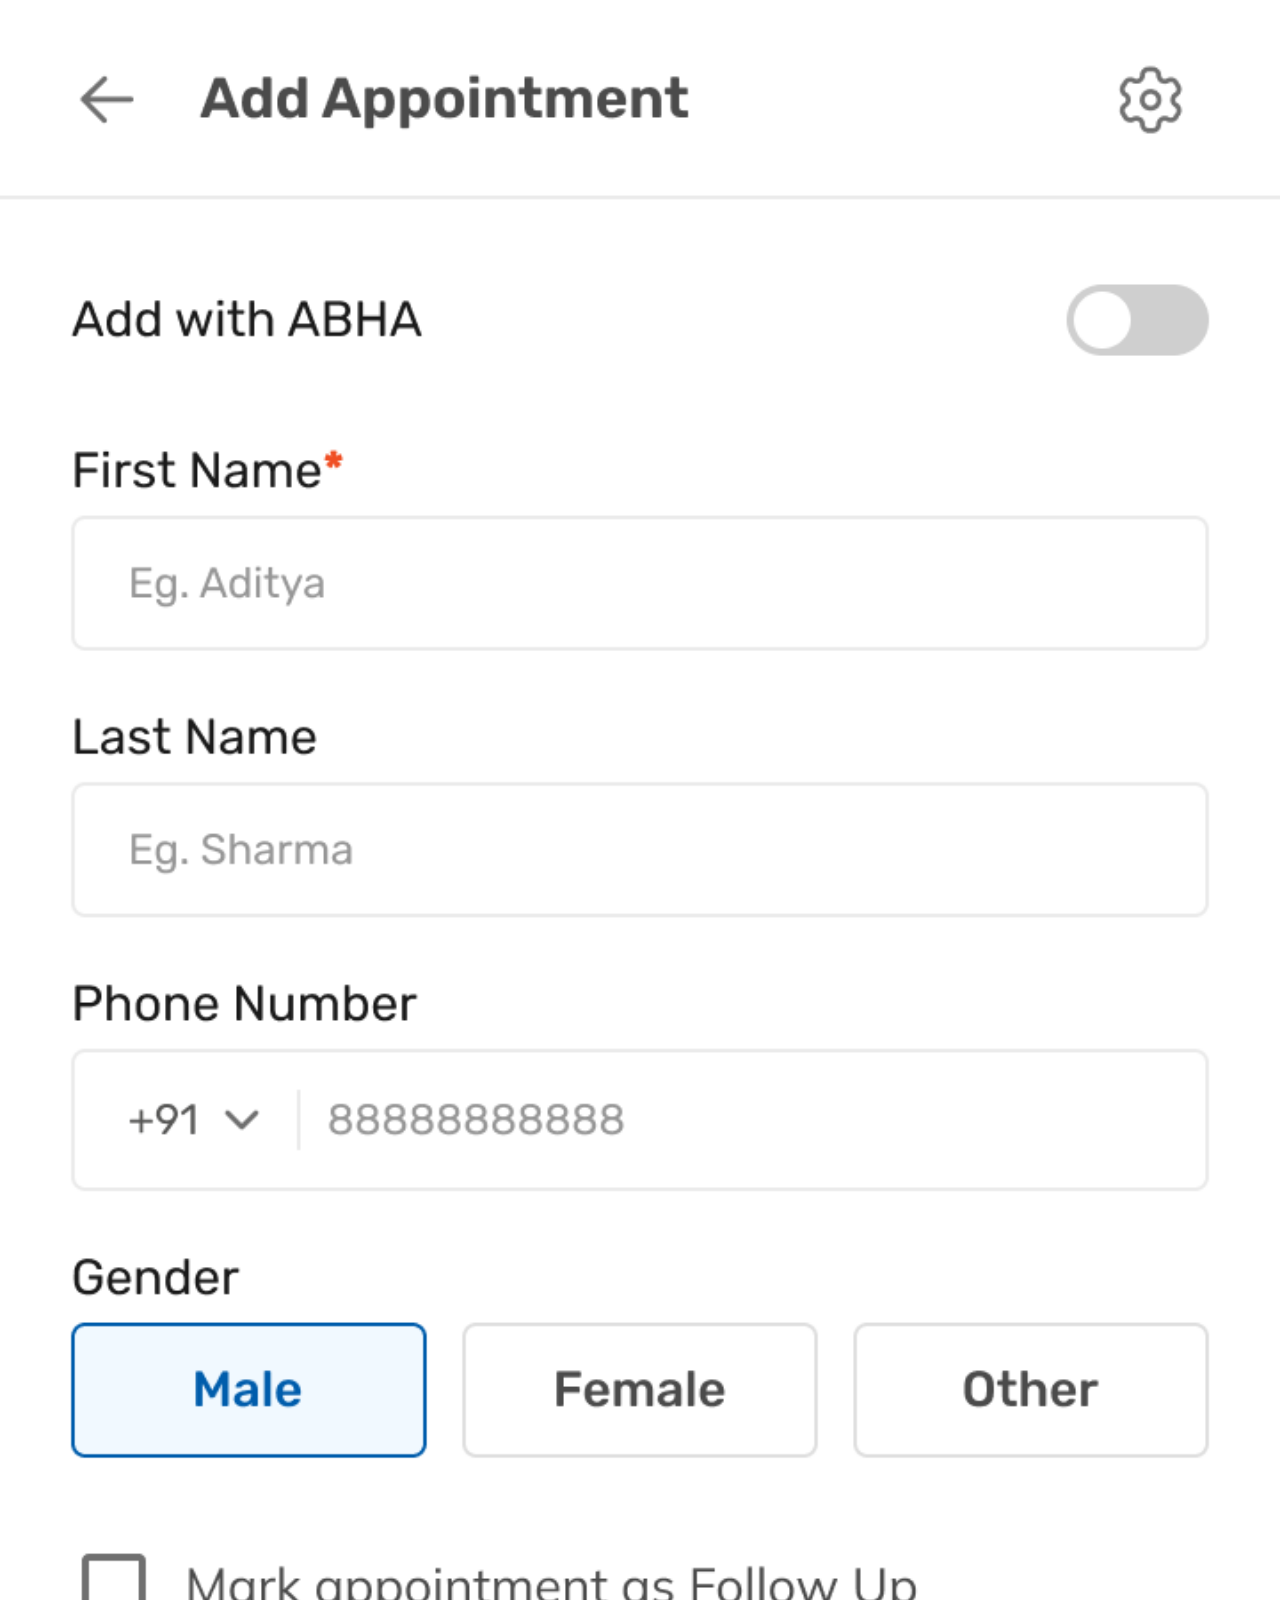
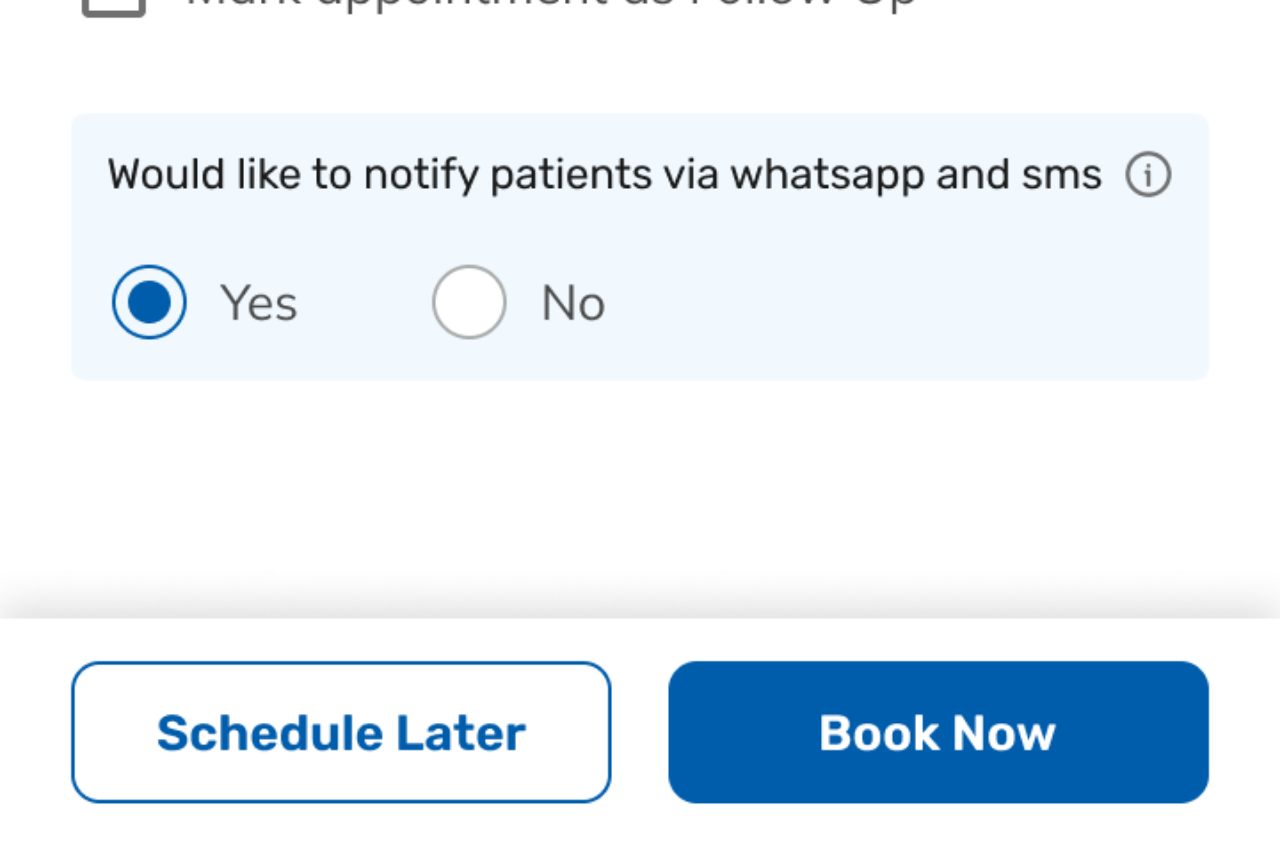
==== add-appt.html @ a98c0a76 "initial commit v5" ====
<!DOCTYPE html>
<html lang="en">
<head>
    <meta charset="UTF-8">
    <link rel="stylesheet" href="css/style.css">
    <link rel="stylesheet" href="css/add-appt.css">
    <meta name="viewport" content="width=device-width, initial-scale=1.0, maximum-scale=1.0, user-scalable=0"/>
    <title>Document</title>
</head>
<body>
    <img src="https://atharvadeolalikar.github.io/bfhl-pwa/images/add-appt-v1.png" class="add-appt-img"/>
</body>
</html>
---- css/style.css ----
@import url("https://fonts.googleapis.com/css?family=Nunito:400,700&display=swap");

body {
  background: #fdfdfd;
  font-family: "Nunito", sans-serif;
  font-size: 1rem;
  margin: 0;
  padding: 0;
  box-sizing: border-box;
}

.homepage{
  height: auto;
  width: 100%;
  position: absolute;
  top: 0;
  left: 0;
  bottom: 0;
  right: 0;
}

.docName{
  position: absolute;
  top: 20px;
  left: 68px;
  z-index: 999;
  color: #4B4B4B;
  font-size: 18px;
  font-weight: 600;
}

.homeNav{
  position: fixed;
  left: 0;
  bottom: 0;
  right: 0;
  width: 100%;
}
---- css/add-appt.css ----
.add-appt-img{
    height: auto;
    width: 100%;
    position: absolute;
    top: 0;
    left: 0;
    bottom: 0;
    right: 0;
}
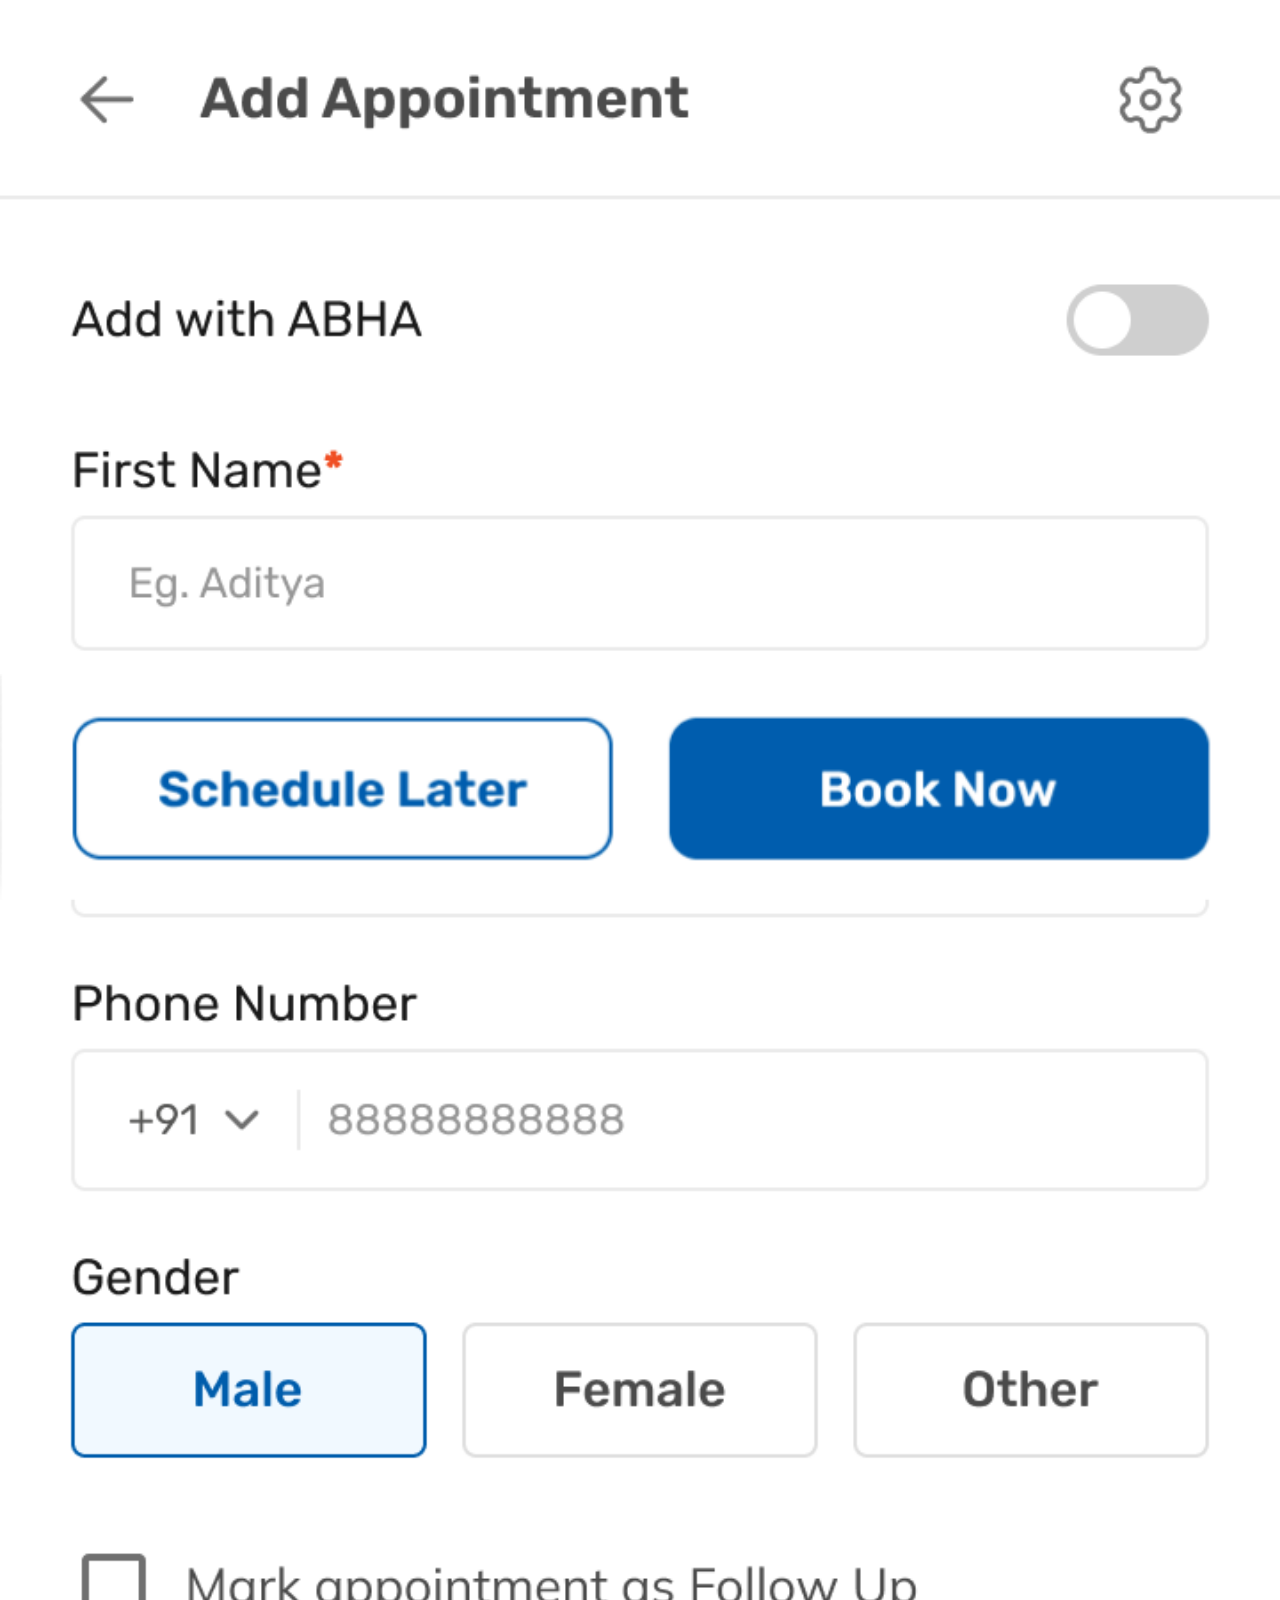
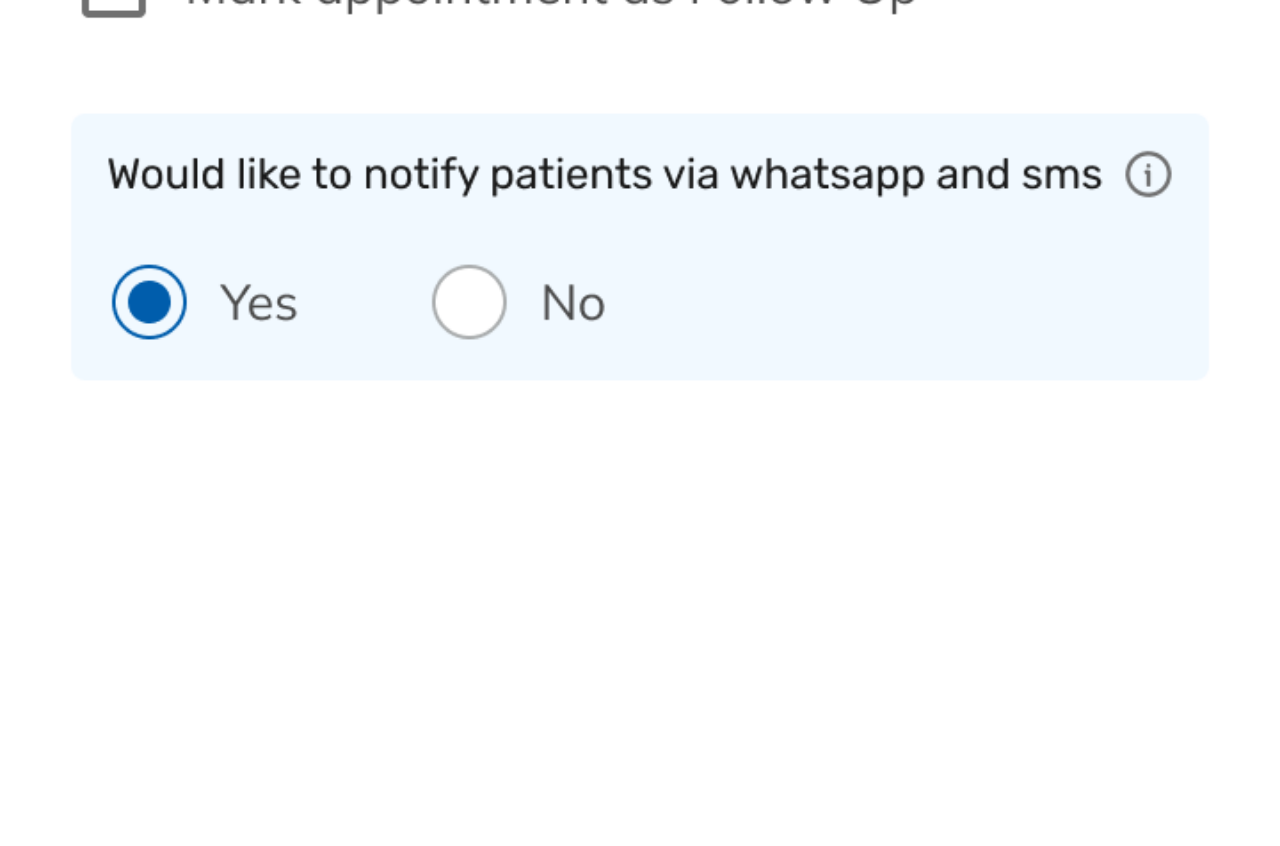
==== commit d02d0775: "MOD | add appt footer change" ====
--- a/add-appt.html
+++ b/add-appt.html
@@ -8,6 +8,7 @@
     <title>Document</title>
 </head>
 <body>
-    <img src="https://atharvadeolalikar.github.io/bfhl-pwa/images/add-appt-v1.png" class="add-appt-img"/>
+    <img src="https://atharvadeolalikar.github.io/bfhl-pwa/images/add-appt-v2.png" class="add-appt-img"/>
+    <img src="https://atharvadeolalikar.github.io/bfhl-pwa/images/add-appt-footer.png" style="position: fixed; bottom: 0; left: 0; right: 0; width: 100%;" />
 </body>
 </html>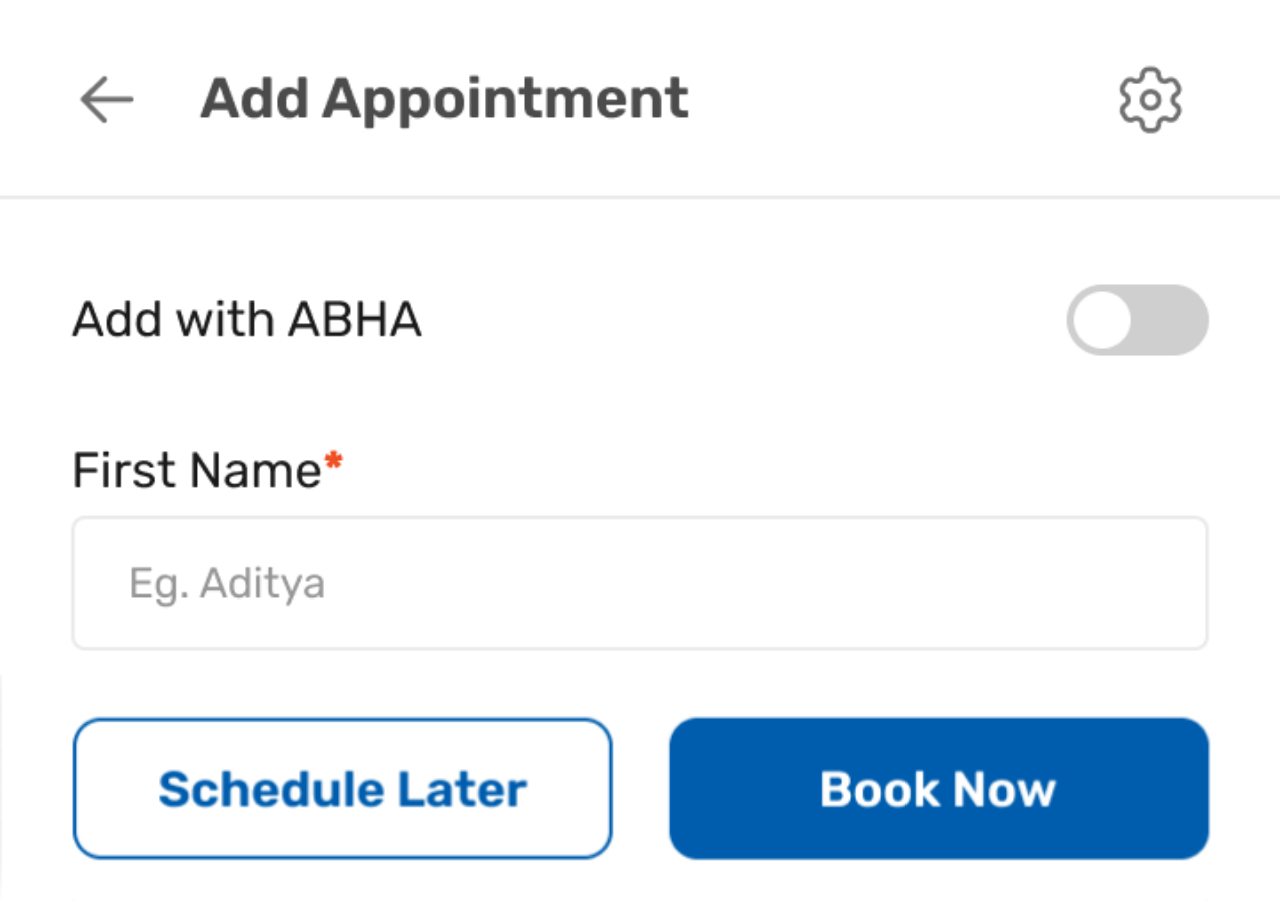
==== commit 08435acd: "initial commit v6" ====
--- a/add-appt.html
+++ b/add-appt.html
@@ -8,7 +8,21 @@
     <title>Document</title>
 </head>
 <body>
+    <div id="overlay" style="position: fixed; top: 0; bottom: 0; left: 0; right: 0; pointer-events: none;" />
+    <div id="popup" style="position: fixed; bottom: 10px; left: 10px; right: 10px; background: #F1F9FF; padding: 20px; z-index: 9999; border-radius: 20px; border: 1px solid #005DAC; display: none;">
+      <p>You seem to want to experience more of the features. Please tap the button below to receive a call back within 5 minutes.</p>
+      <div style="padding: 10px; text-align: center; background: #005DAC; border-radius: 10px; color: white;">Get a callback</div>
+    </div>
     <img src="https://atharvadeolalikar.github.io/bfhl-pwa/images/add-appt-v2.png" class="add-appt-img"/>
     <img src="https://atharvadeolalikar.github.io/bfhl-pwa/images/add-appt-footer.png" style="position: fixed; bottom: 0; left: 0; right: 0; width: 100%;" />
+    <div style="position: fixed; top: 10px; left: 10px; height: 40px; width: 40px;" id="back-btn"></div>
 </body>
+<script src="js/app.js"></script>
+<script>
+    const backBtn = document.getElementById('back-btn')
+    backBtn.addEventListener('click', (e) => {
+        window.location.href = 'index.html'
+        e.stopPropagation()
+    })
+</script>
 </html>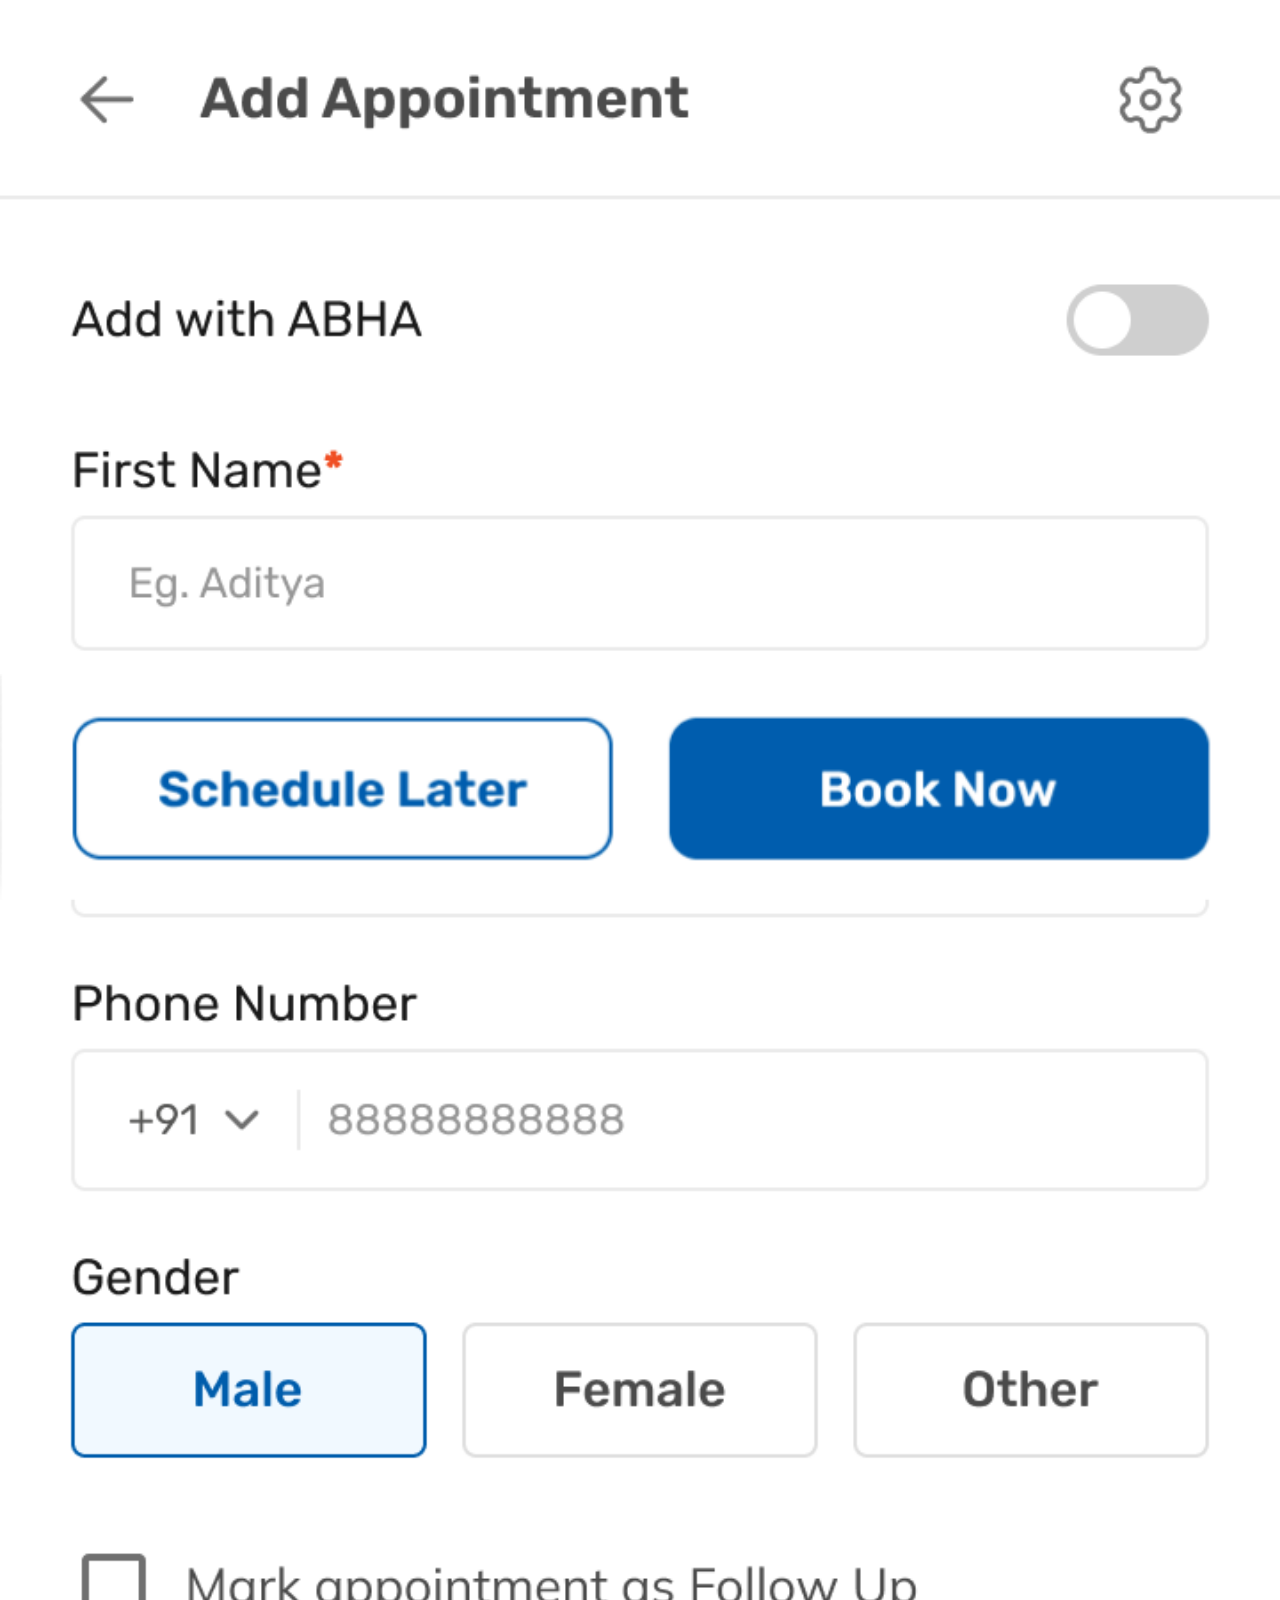
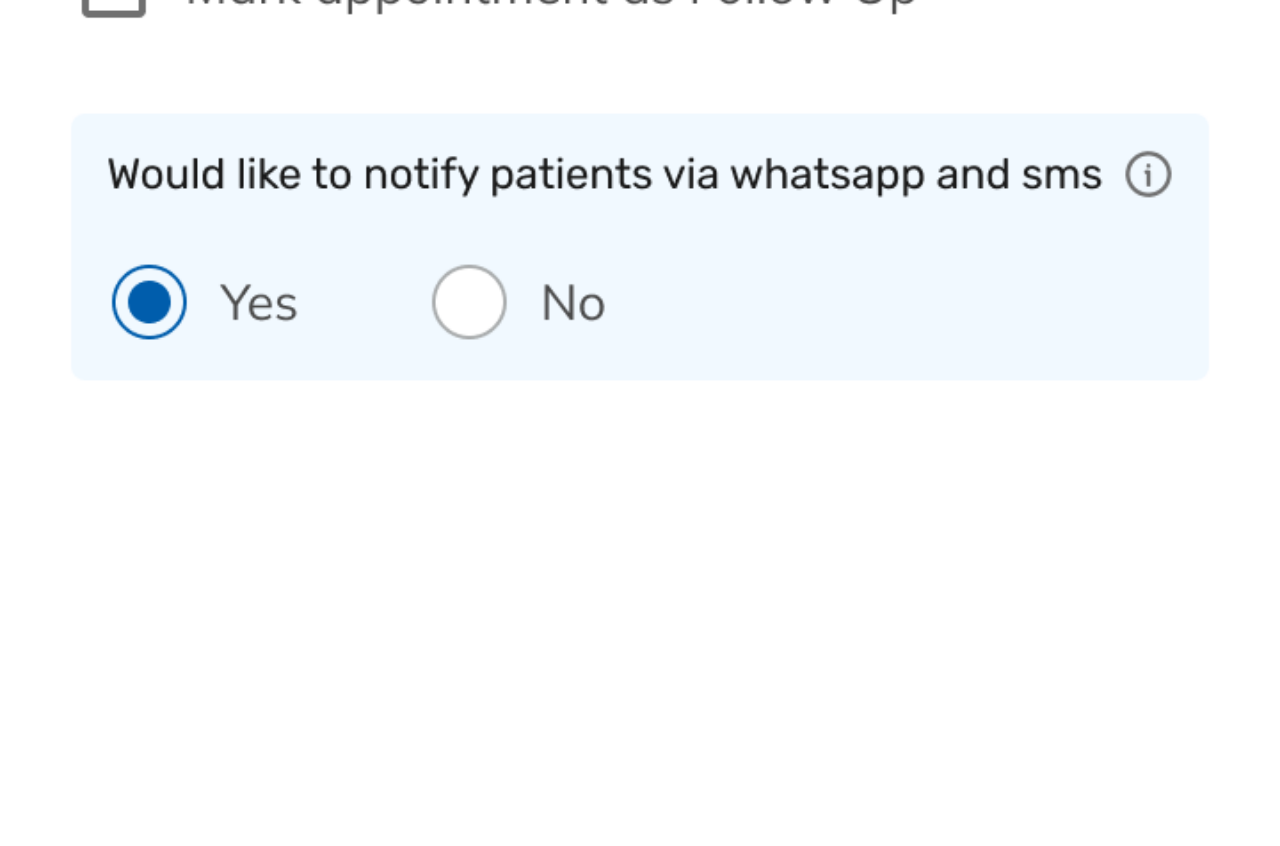
==== commit d9a6e677: "MOD | final" ====
--- a/add-appt.html
+++ b/add-appt.html
@@ -8,11 +8,10 @@
     <title>Document</title>
 </head>
 <body>
-    <div id="overlay" style="position: fixed; top: 0; bottom: 0; left: 0; right: 0; pointer-events: none;" />
     <div id="popup" style="position: fixed; bottom: 10px; left: 10px; right: 10px; background: #F1F9FF; padding: 20px; z-index: 9999; border-radius: 20px; border: 1px solid #005DAC; display: none;">
-      <p>You seem to want to experience more of the features. Please tap the button below to receive a call back within 5 minutes.</p>
-      <div style="padding: 10px; text-align: center; background: #005DAC; border-radius: 10px; color: white;">Get a callback</div>
-    </div>
+        <p>You seem to want to experience more of the features. Please tap the button below to receive a call back within 5 minutes.</p>
+        <div style="padding: 10px; text-align: center; background: #005DAC; border-radius: 10px; color: white;">Get a callback</div>
+      </div>
     <img src="https://atharvadeolalikar.github.io/bfhl-pwa/images/add-appt-v2.png" class="add-appt-img"/>
     <img src="https://atharvadeolalikar.github.io/bfhl-pwa/images/add-appt-footer.png" style="position: fixed; bottom: 0; left: 0; right: 0; width: 100%;" />
     <div style="position: fixed; top: 10px; left: 10px; height: 40px; width: 40px;" id="back-btn"></div>
